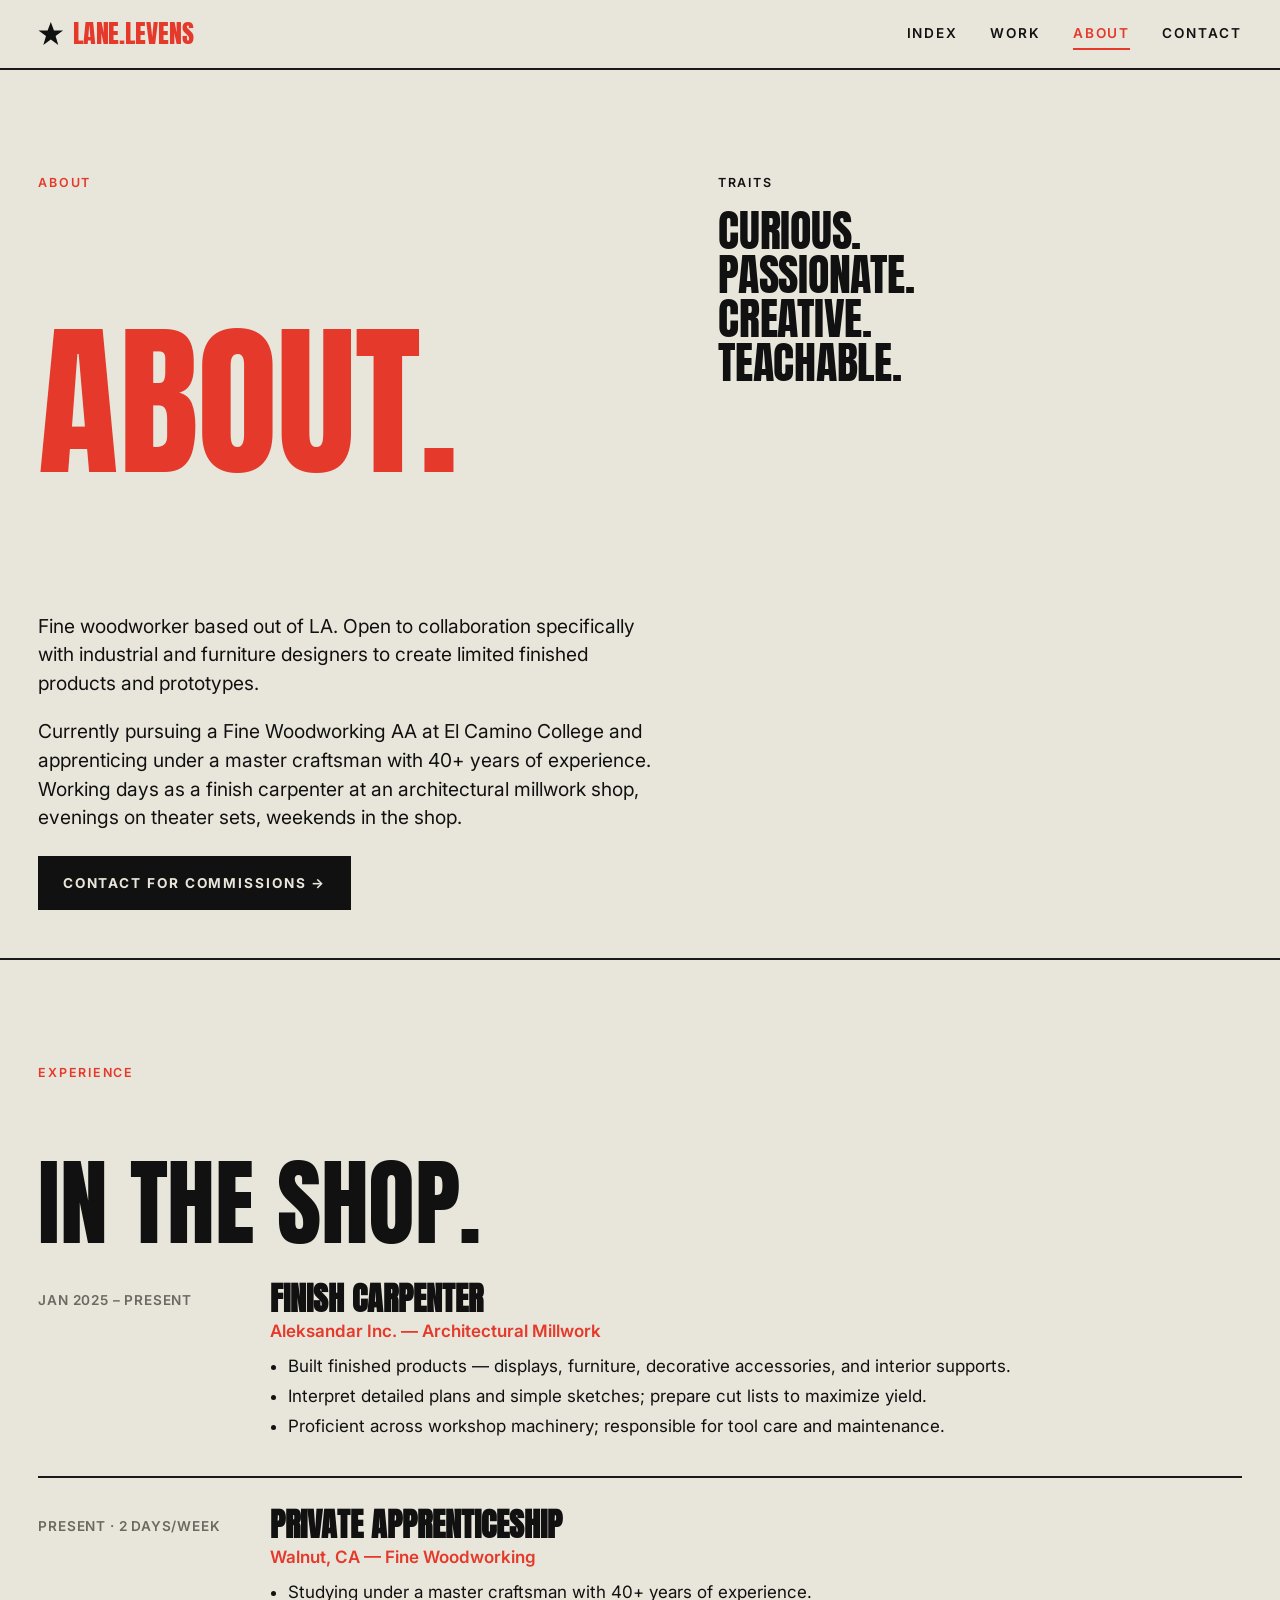
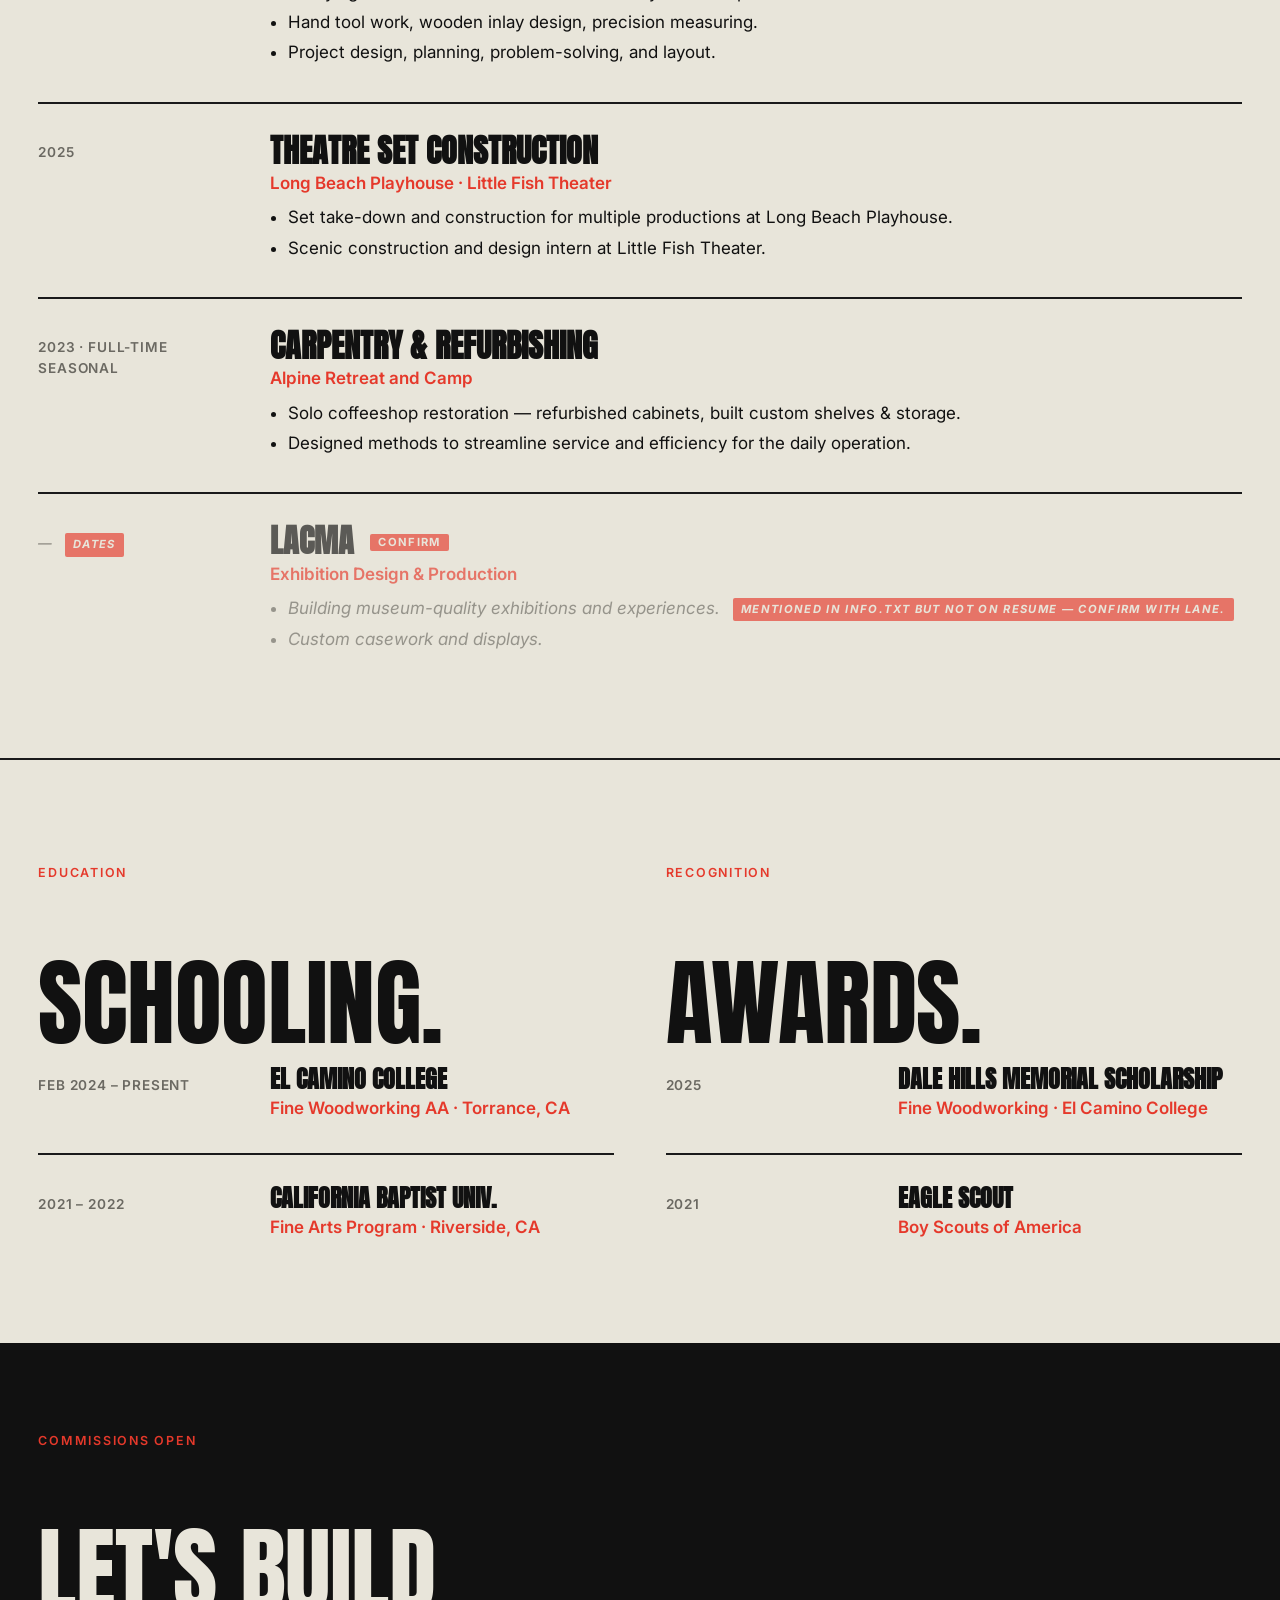
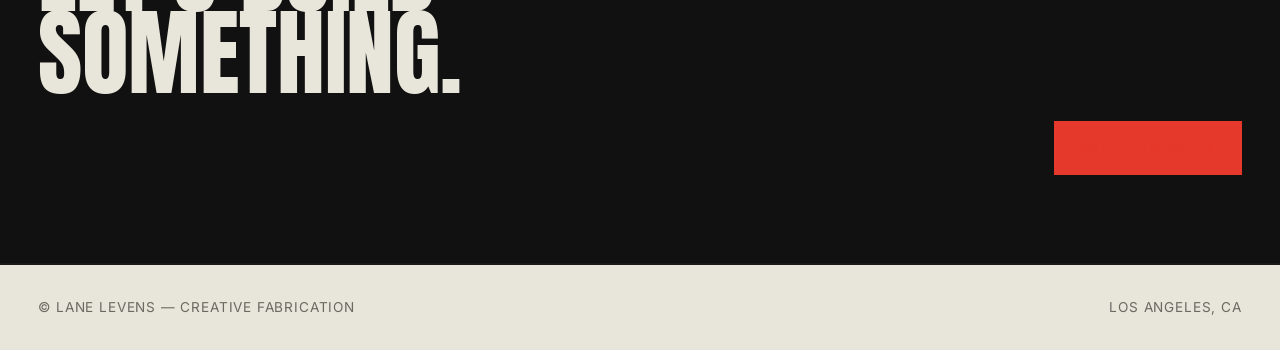
==== about.html @ faac6964 "Initial portfolio site with brand, two real pieces, favicon, and CNAME" ====
<!doctype html>
<html lang="en">
<head>
  <meta charset="utf-8" />
  <meta name="viewport" content="width=device-width, initial-scale=1" />
  <title>About — Lane Levens</title>
  <meta name="description" content="About Lane Levens — fine woodworker, finish carpenter, and apprentice based in Los Angeles." />
  <link rel="icon" href="/favicon.ico" sizes="any" />
  <link rel="icon" href="/favicon.svg" type="image/svg+xml" />
  <link rel="apple-touch-icon" href="/apple-touch-icon.png" />
  <link rel="preconnect" href="https://fonts.googleapis.com">
  <link rel="preconnect" href="https://fonts.gstatic.com" crossorigin>
  <link href="https://fonts.googleapis.com/css2?family=Anton&family=Inter:wght@400;500;600;700&display=swap" rel="stylesheet">
  <link rel="stylesheet" href="/css/style.css">
</head>
<body>

<header class="site-header">
  <div class="container site-header__inner">
    <a class="brand" href="/" aria-label="Lane Levens — home">
      <svg class="brand-star" viewBox="0 0 24 24" aria-hidden="true" fill="currentColor">
        <polygon points="12,1 15,9 23.5,9 16.5,14 19,22.5 12,17.3 5,22.5 7.5,14 0.5,9 9,9" />
      </svg>
      <span>Lane.Levens</span>
    </a>
    <nav class="nav" aria-label="Primary">
      <a href="/">Index</a>
      <a href="/work.html">Work</a>
      <a href="/about.html" aria-current="page">About</a>
      <a href="/contact.html">Contact</a>
    </nav>
  </div>
</header>

<!-- ============ PAGE HEAD ============ -->
<section class="section" style="padding-bottom: clamp(2rem, 4vw, 3rem);">
  <div class="container">
    <div class="about-grid">
      <div>
        <p class="eyebrow eyebrow--red mb-2">About</p>
        <h1 class="display">About.</h1>
        <p class="lede" style="margin-top: 1.5rem;">
          Fine woodworker based out of LA. Open to collaboration specifically with industrial and furniture designers to create limited finished products and prototypes.
        </p>
        <p class="lede" style="margin-top: 1rem;">
          Currently pursuing a Fine Woodworking AA at El Camino College and apprenticing under a master craftsman with 40+ years of experience. Working days as a finish carpenter at an architectural millwork shop, evenings on theater sets, weekends in the shop.
        </p>
        <p style="margin-top: 1.5rem;">
          <a href="/contact.html" class="button button--ink">Contact for Commissions →</a>
        </p>
      </div>
      <aside>
        <p class="eyebrow mb-2">Traits</p>
        <p class="display display--ink" style="font-size: clamp(1.75rem, 4vw, 2.75rem); line-height: 1;">Curious.<br>Passionate.<br>Creative.<br>Teachable.</p>
      </aside>
    </div>
  </div>
</section>

<hr class="divider" />

<!-- ============ EXPERIENCE ============ -->
<section class="section">
  <div class="container">
    <p class="eyebrow eyebrow--red mb-2">Experience</p>
    <h2 class="display display--ink mb-3">In the Shop.</h2>

    <div class="experience-list" style="margin-top: 2.5rem;">

      <div class="experience-item">
        <div class="experience-item__when">Jan 2025 – Present</div>
        <div>
          <h3 class="experience-item__role">Finish Carpenter</h3>
          <p class="experience-item__org">Aleksandar Inc. — Architectural Millwork</p>
          <ul>
            <li>Built finished products — displays, furniture, decorative accessories, and interior supports.</li>
            <li>Interpret detailed plans and simple sketches; prepare cut lists to maximize yield.</li>
            <li>Proficient across workshop machinery; responsible for tool care and maintenance.</li>
          </ul>
        </div>
      </div>

      <div class="experience-item">
        <div class="experience-item__when">Present · 2 days/week</div>
        <div>
          <h3 class="experience-item__role">Private Apprenticeship</h3>
          <p class="experience-item__org">Walnut, CA — Fine Woodworking</p>
          <ul>
            <li>Studying under a master craftsman with 40+ years of experience.</li>
            <li>Hand tool work, wooden inlay design, precision measuring.</li>
            <li>Project design, planning, problem-solving, and layout.</li>
          </ul>
        </div>
      </div>

      <div class="experience-item">
        <div class="experience-item__when">2025</div>
        <div>
          <h3 class="experience-item__role">Theatre Set Construction</h3>
          <p class="experience-item__org">Long Beach Playhouse · Little Fish Theater</p>
          <ul>
            <li>Set take-down and construction for multiple productions at Long Beach Playhouse.</li>
            <li>Scenic construction and design intern at Little Fish Theater.</li>
          </ul>
        </div>
      </div>

      <div class="experience-item">
        <div class="experience-item__when">2023 · Full-Time Seasonal</div>
        <div>
          <h3 class="experience-item__role">Carpentry &amp; Refurbishing</h3>
          <p class="experience-item__org">Alpine Retreat and Camp</p>
          <ul>
            <li>Solo coffeeshop restoration — refurbished cabinets, built custom shelves &amp; storage.</li>
            <li>Designed methods to streamline service and efficiency for the daily operation.</li>
          </ul>
        </div>
      </div>

      <!-- TODO: Confirm whether LACMA experience belongs on the site -->
      <div class="experience-item" style="opacity: 0.65;">
        <div class="experience-item__when"><span class="placeholder-text">— <span class="todo">Dates</span></span></div>
        <div>
          <h3 class="experience-item__role">LACMA <span class="todo">Confirm</span></h3>
          <p class="experience-item__org">Exhibition Design &amp; Production</p>
          <ul>
            <li class="placeholder-text">Building museum-quality exhibitions and experiences. <span class="todo">Mentioned in info.txt but not on resume — confirm with Lane.</span></li>
            <li class="placeholder-text">Custom casework and displays.</li>
          </ul>
        </div>
      </div>

    </div>
  </div>
</section>

<hr class="divider" />

<!-- ============ EDUCATION ============ -->
<section class="section">
  <div class="container about-grid" style="grid-template-columns: 1fr 1fr;">

    <div>
      <p class="eyebrow eyebrow--red mb-2">Education</p>
      <h2 class="display display--ink mb-3">Schooling.</h2>
      <div class="experience-list" style="margin-top: 1.5rem;">
        <div class="experience-item">
          <div class="experience-item__when">Feb 2024 – Present</div>
          <div>
            <h3 class="experience-item__role" style="font-size: 1.5rem;">El Camino College</h3>
            <p class="experience-item__org">Fine Woodworking AA · Torrance, CA</p>
          </div>
        </div>
        <div class="experience-item">
          <div class="experience-item__when">2021 – 2022</div>
          <div>
            <h3 class="experience-item__role" style="font-size: 1.5rem;">California Baptist Univ.</h3>
            <p class="experience-item__org">Fine Arts Program · Riverside, CA</p>
          </div>
        </div>
      </div>
    </div>

    <div>
      <p class="eyebrow eyebrow--red mb-2">Recognition</p>
      <h2 class="display display--ink mb-3">Awards.</h2>
      <div class="experience-list" style="margin-top: 1.5rem;">
        <div class="experience-item">
          <div class="experience-item__when">2025</div>
          <div>
            <h3 class="experience-item__role" style="font-size: 1.5rem;">Dale Hills Memorial Scholarship</h3>
            <p class="experience-item__org">Fine Woodworking · El Camino College</p>
          </div>
        </div>
        <div class="experience-item">
          <div class="experience-item__when">2021</div>
          <div>
            <h3 class="experience-item__role" style="font-size: 1.5rem;">Eagle Scout</h3>
            <p class="experience-item__org">Boy Scouts of America</p>
          </div>
        </div>
        <!-- TODO: confirm second scholarship from info.txt — name was a placeholder -->
      </div>
    </div>

  </div>
</section>

<!-- ============ CTA ============ -->
<section class="cta">
  <div class="container cta__row">
    <div>
      <p class="eyebrow" style="color: var(--red);">Commissions Open</p>
      <h2 class="display" style="color: var(--cream);">Let's Build<br>Something.</h2>
    </div>
    <a href="/contact.html" class="button">Get in Touch →</a>
  </div>
</section>

<footer class="site-footer">
  <div class="container site-footer__inner">
    <span>© Lane Levens — Creative Fabrication</span>
    <span>Los Angeles, CA</span>
  </div>
</footer>

</body>
</html>
---- css/style.css ----
/* ============================================================
   LANE.LEVENS — creative fabrication
   Brand: bold red display type, black star motif, cream ground.
   ============================================================ */

:root {
  /* Brand tokens — derived from the LANE.LEVENS logo sheet */
  --red: #E5392B;
  --red-deep: #C82A1E;
  --cream: #E8E5DA;
  --cream-soft: #EFEDE3;
  --ink: #111111;
  --ink-soft: #1F1F1F;
  --muted: #6B6962;
  --rule: #1A1A1A;

  /* Type */
  --display: "Anton", "Archivo Black", "Impact", system-ui, sans-serif;
  --body: "Inter", -apple-system, BlinkMacSystemFont, "Segoe UI", Roboto, sans-serif;

  /* Layout */
  --container: 1280px;
  --gutter: clamp(1.25rem, 3vw, 2.5rem);
  --section-y: clamp(3.5rem, 8vw, 7rem);
}

/* ---------- Reset ---------- */
*, *::before, *::after { box-sizing: border-box; }
html { -webkit-text-size-adjust: 100%; scroll-behavior: smooth; }
body {
  margin: 0;
  font-family: var(--body);
  font-size: 17px;
  line-height: 1.55;
  color: var(--ink);
  background: var(--cream);
  -webkit-font-smoothing: antialiased;
  -moz-osx-font-smoothing: grayscale;
}
img, svg { display: block; max-width: 100%; height: auto; }
a { color: inherit; text-underline-offset: 3px; }
a:hover { color: var(--red); }
button { font: inherit; cursor: pointer; }

/* ---------- Typography ---------- */
.display {
  font-family: var(--display);
  font-weight: 400;
  letter-spacing: -0.005em;
  line-height: 0.86;
  text-transform: uppercase;
  color: var(--red);
}
.display--ink { color: var(--ink); }

h1.display { font-size: clamp(3.5rem, 13vw, 12rem); }
h2.display { font-size: clamp(2.75rem, 8vw, 6rem); }
h3.display { font-size: clamp(1.75rem, 3.5vw, 2.75rem); }

.eyebrow {
  font-family: var(--body);
  font-size: 0.78rem;
  letter-spacing: 0.14em;
  text-transform: uppercase;
  font-weight: 600;
  color: var(--ink);
}
.eyebrow--red { color: var(--red); }

.lede {
  font-size: clamp(1.05rem, 1.5vw, 1.25rem);
  line-height: 1.5;
  max-width: 56ch;
}

p { margin: 0 0 1em; }
p:last-child { margin-bottom: 0; }

/* ---------- Layout primitives ---------- */
.container {
  width: 100%;
  max-width: var(--container);
  margin-inline: auto;
  padding-inline: var(--gutter);
}
.section {
  padding-block: var(--section-y);
}
.divider {
  border: 0;
  border-top: 2px solid var(--rule);
  margin: 0;
}

/* ---------- Header / nav ---------- */
.site-header {
  position: sticky;
  top: 0;
  z-index: 50;
  background: var(--cream);
  border-bottom: 2px solid var(--rule);
}
.site-header__inner {
  display: flex;
  align-items: center;
  justify-content: space-between;
  gap: 1rem;
  padding-block: 0.9rem;
}
.brand {
  font-family: var(--display);
  font-size: clamp(1.25rem, 2.2vw, 1.6rem);
  color: var(--red);
  text-transform: uppercase;
  text-decoration: none;
  letter-spacing: -0.005em;
  display: inline-flex;
  align-items: center;
  gap: 0.55rem;
}
.brand .brand-star {
  width: 1em; height: 1em;
  flex: 0 0 auto;
  color: var(--ink);
}
.nav {
  display: flex;
  gap: clamp(1rem, 2.5vw, 2rem);
}
.nav a {
  font-size: 0.85rem;
  text-transform: uppercase;
  letter-spacing: 0.14em;
  font-weight: 600;
  text-decoration: none;
  color: var(--ink);
  padding-block: 0.25rem;
  border-bottom: 2px solid transparent;
}
.nav a[aria-current="page"] {
  border-bottom-color: var(--red);
  color: var(--red);
}
.nav a:hover { color: var(--red); }

/* ---------- Hero ---------- */
.hero {
  position: relative;
  padding-block: clamp(3rem, 7vw, 6rem) clamp(3.5rem, 8vw, 7rem);
  overflow: hidden;
}
.hero__grid {
  display: grid;
  grid-template-columns: 1fr;
  gap: clamp(1.5rem, 3vw, 3rem);
  align-items: end;
}
@media (min-width: 900px) {
  .hero__grid { grid-template-columns: 1.4fr 1fr; }
}
.hero__title {
  position: relative;
}
.hero__title .star {
  position: absolute;
  right: -3vw;
  bottom: -2vw;
  width: clamp(8rem, 22vw, 22rem);
  color: var(--ink);
  z-index: -1;
}
.hero__meta {
  display: flex;
  flex-direction: column;
  gap: 1.25rem;
  padding-top: 0.5rem;
  border-top: 2px solid var(--rule);
}
.hero__meta-row {
  display: flex;
  justify-content: space-between;
  gap: 1rem;
}
.hero__meta-row dt {
  font-size: 0.78rem;
  letter-spacing: 0.14em;
  text-transform: uppercase;
  font-weight: 600;
  color: var(--muted);
}
.hero__meta-row dd {
  margin: 0;
  font-weight: 600;
  text-align: right;
}

/* ---------- Marquee strip (under hero) ---------- */
.marquee {
  border-block: 2px solid var(--rule);
  background: var(--ink);
  color: var(--cream);
  overflow: hidden;
  padding-block: 0.6rem;
}
.marquee__track {
  display: flex;
  gap: 3rem;
  white-space: nowrap;
  animation: marquee 30s linear infinite;
  font-family: var(--display);
  font-size: clamp(1.25rem, 2.5vw, 1.75rem);
  text-transform: uppercase;
  letter-spacing: 0.02em;
}
.marquee__track span { display: inline-flex; align-items: center; gap: 1.5rem; }
.marquee__track .dot {
  width: 0.55em; height: 0.55em;
  background: var(--red);
  border-radius: 50%;
  display: inline-block;
}
@keyframes marquee {
  from { transform: translateX(0); }
  to   { transform: translateX(-50%); }
}

/* ---------- Featured / portfolio cards ---------- */
.work-grid {
  display: grid;
  grid-template-columns: 1fr;
  gap: clamp(2rem, 4vw, 3.5rem);
}
@media (min-width: 760px) {
  .work-grid { grid-template-columns: 1fr 1fr; }
}
.work-card {
  display: flex;
  flex-direction: column;
  gap: 1rem;
  text-decoration: none;
  color: inherit;
}
.work-card__media {
  position: relative;
  aspect-ratio: 4 / 3;
  overflow: hidden;
  background: var(--cream-soft);
  border: 2px solid var(--rule);
}
.work-card__media img {
  width: 100%; height: 100%;
  object-fit: cover;
  transition: transform 600ms cubic-bezier(.2,.7,.2,1);
}
.work-card:hover .work-card__media img { transform: scale(1.04); }
.work-card__media--placeholder {
  display: grid;
  place-items: center;
  color: var(--muted);
  font-family: var(--display);
  font-size: 1.5rem;
  text-transform: uppercase;
  background:
    repeating-linear-gradient(
      45deg,
      var(--cream-soft) 0 14px,
      transparent 14px 28px
    ),
    var(--cream);
}
.work-card__index {
  font-family: var(--display);
  font-size: 1.5rem;
  color: var(--red);
  letter-spacing: 0;
}
.work-card__title {
  font-family: var(--display);
  font-size: clamp(1.5rem, 3vw, 2.25rem);
  text-transform: uppercase;
  color: var(--ink);
  margin: 0;
  line-height: 0.9;
}
.work-card__meta {
  font-size: 0.85rem;
  letter-spacing: 0.06em;
  text-transform: uppercase;
  color: var(--muted);
  font-weight: 600;
}

/* ---------- About / experience ---------- */
.about-grid {
  display: grid;
  grid-template-columns: 1fr;
  gap: clamp(2rem, 4vw, 4rem);
}
@media (min-width: 900px) {
  .about-grid { grid-template-columns: 1.2fr 1fr; }
}

.experience-list {
  display: grid;
  gap: 2rem;
}
.experience-item {
  display: grid;
  grid-template-columns: 1fr;
  gap: 0.5rem;
  padding-bottom: 2rem;
  border-bottom: 2px solid var(--rule);
}
.experience-item:last-child { border-bottom: 0; padding-bottom: 0; }
@media (min-width: 720px) {
  .experience-item {
    grid-template-columns: 200px 1fr;
    gap: 2rem;
  }
}
.experience-item__when {
  font-size: 0.85rem;
  letter-spacing: 0.06em;
  text-transform: uppercase;
  color: var(--muted);
  font-weight: 600;
  padding-top: 0.4rem;
}
.experience-item__role {
  font-family: var(--display);
  font-size: clamp(1.5rem, 2.5vw, 2rem);
  text-transform: uppercase;
  color: var(--ink);
  margin: 0 0 0.25rem;
  line-height: 0.95;
}
.experience-item__org {
  font-weight: 600;
  margin-bottom: 0.5rem;
  color: var(--red);
}
.experience-item ul {
  margin: 0.5rem 0 0;
  padding-left: 1.1rem;
}
.experience-item li { margin-bottom: 0.25rem; }

/* ---------- Contact / CTA ---------- */
.cta {
  background: var(--ink);
  color: var(--cream);
  padding-block: clamp(3rem, 7vw, 5.5rem);
}
.cta a { color: var(--red); }
.cta h2.display { color: var(--cream); }
.cta__row {
  display: flex;
  flex-wrap: wrap;
  align-items: end;
  justify-content: space-between;
  gap: 1.5rem;
}
.button {
  display: inline-flex;
  align-items: center;
  gap: 0.5rem;
  padding: 0.9rem 1.4rem;
  background: var(--red);
  color: var(--cream);
  text-decoration: none;
  text-transform: uppercase;
  letter-spacing: 0.14em;
  font-size: 0.85rem;
  font-weight: 700;
  border: 2px solid var(--red);
  transition: background 180ms ease, color 180ms ease;
}
.button:hover {
  background: transparent;
  color: var(--red);
}
.button--ink {
  background: var(--ink);
  border-color: var(--ink);
  color: var(--cream);
}
.button--ink:hover { background: transparent; color: var(--ink); }

/* ---------- Contact details ---------- */
.contact-list {
  list-style: none;
  margin: 0; padding: 0;
  display: grid;
  gap: 1.5rem;
}
.contact-list dt {
  font-size: 0.78rem;
  letter-spacing: 0.14em;
  text-transform: uppercase;
  color: var(--muted);
  font-weight: 600;
  margin-bottom: 0.25rem;
}
.contact-list dd {
  margin: 0;
  font-family: var(--display);
  font-size: clamp(1.5rem, 3vw, 2.5rem);
  text-transform: uppercase;
  color: var(--ink);
  line-height: 1;
}
.contact-list a { text-decoration: none; }
.contact-list a:hover { color: var(--red); }

/* ---------- Footer ---------- */
.site-footer {
  background: var(--cream);
  border-top: 2px solid var(--rule);
  padding-block: 2rem;
  font-size: 0.85rem;
  letter-spacing: 0.06em;
  text-transform: uppercase;
  color: var(--muted);
}
.site-footer__inner {
  display: flex;
  flex-wrap: wrap;
  justify-content: space-between;
  gap: 1rem;
}

/* ---------- TODO badge for visible placeholders ---------- */
.todo {
  display: inline-block;
  font-family: var(--body);
  font-size: 0.7rem;
  letter-spacing: 0.12em;
  text-transform: uppercase;
  font-weight: 700;
  background: var(--red);
  color: var(--cream);
  padding: 0.2rem 0.5rem;
  border-radius: 2px;
  vertical-align: middle;
  margin-left: 0.5rem;
}
.placeholder-text {
  color: var(--muted);
  font-style: italic;
}

/* ---------- Utilities ---------- */
.sr-only {
  position: absolute; width: 1px; height: 1px;
  padding: 0; margin: -1px; overflow: hidden;
  clip: rect(0, 0, 0, 0); white-space: nowrap; border: 0;
}
.text-right { text-align: right; }
.mt-0 { margin-top: 0; }
.mb-1 { margin-bottom: 0.5rem; }
.mb-2 { margin-bottom: 1rem; }
.mb-3 { margin-bottom: 1.5rem; }
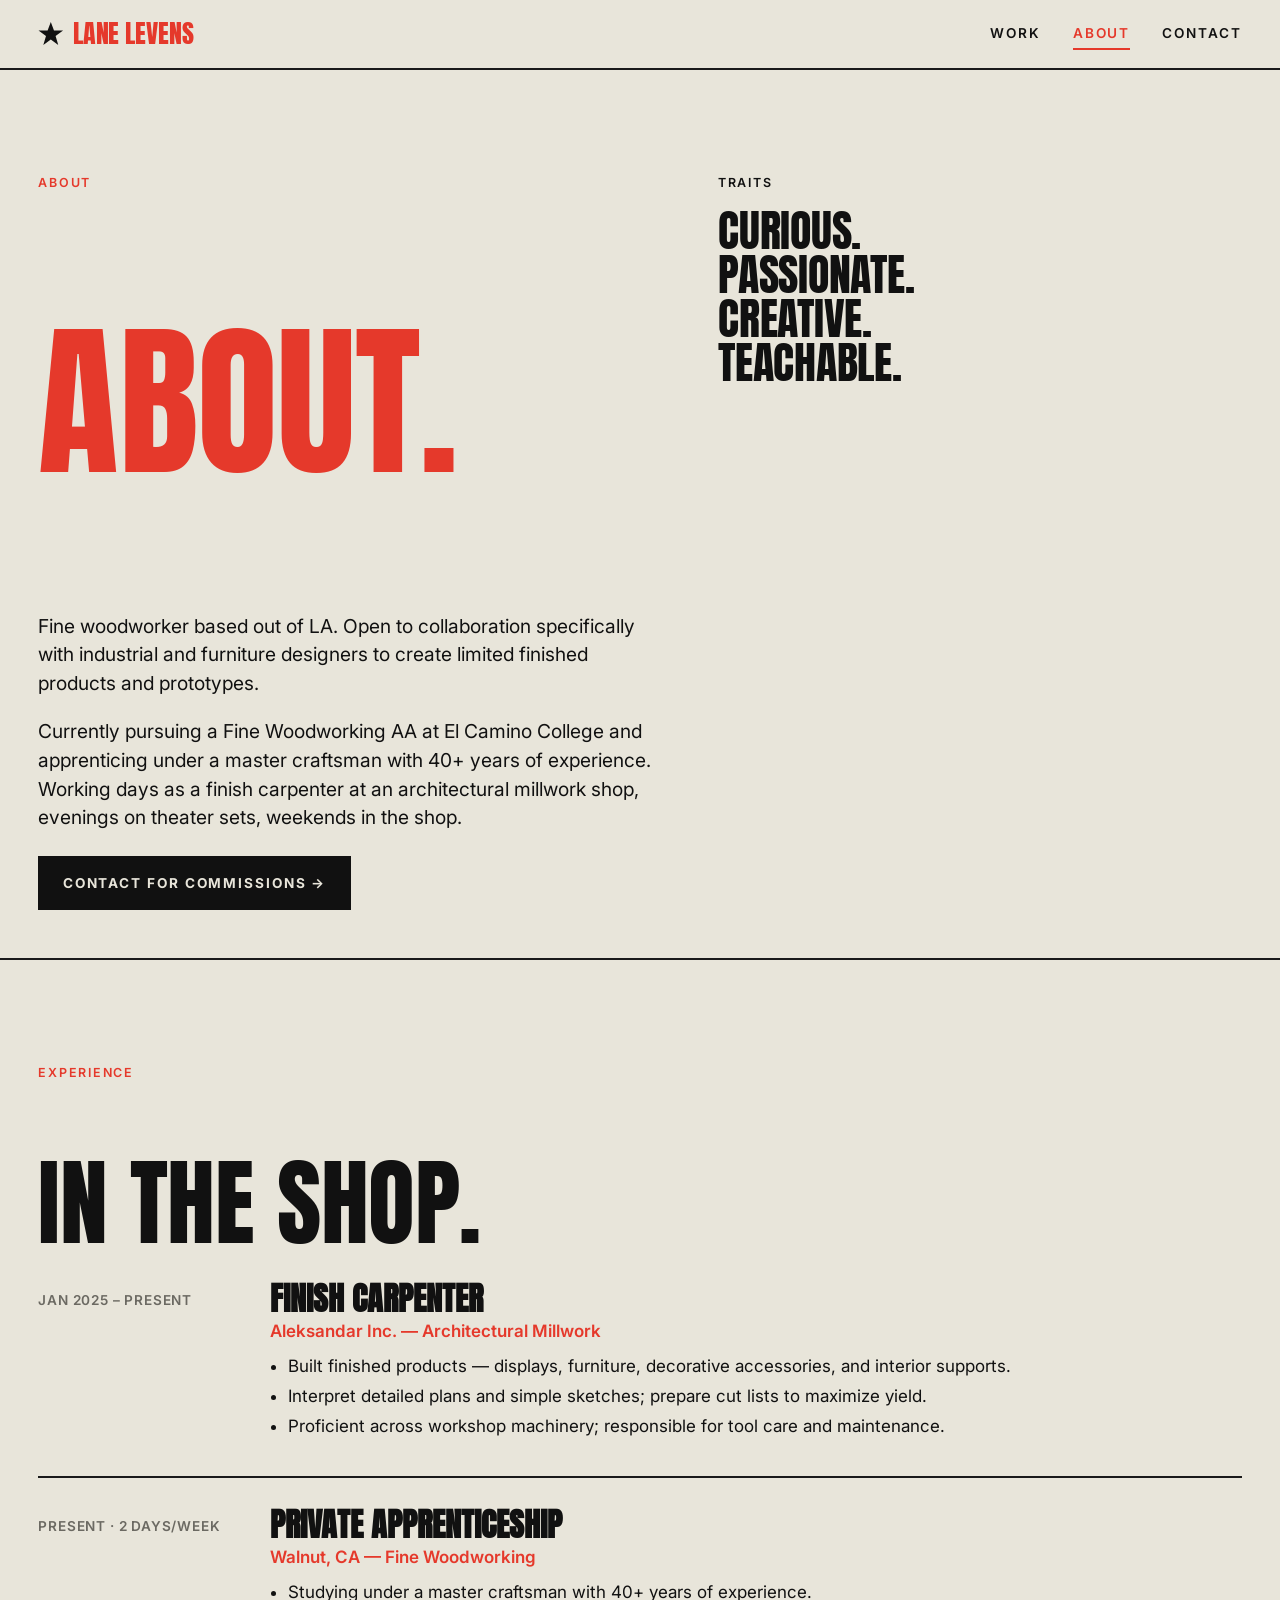
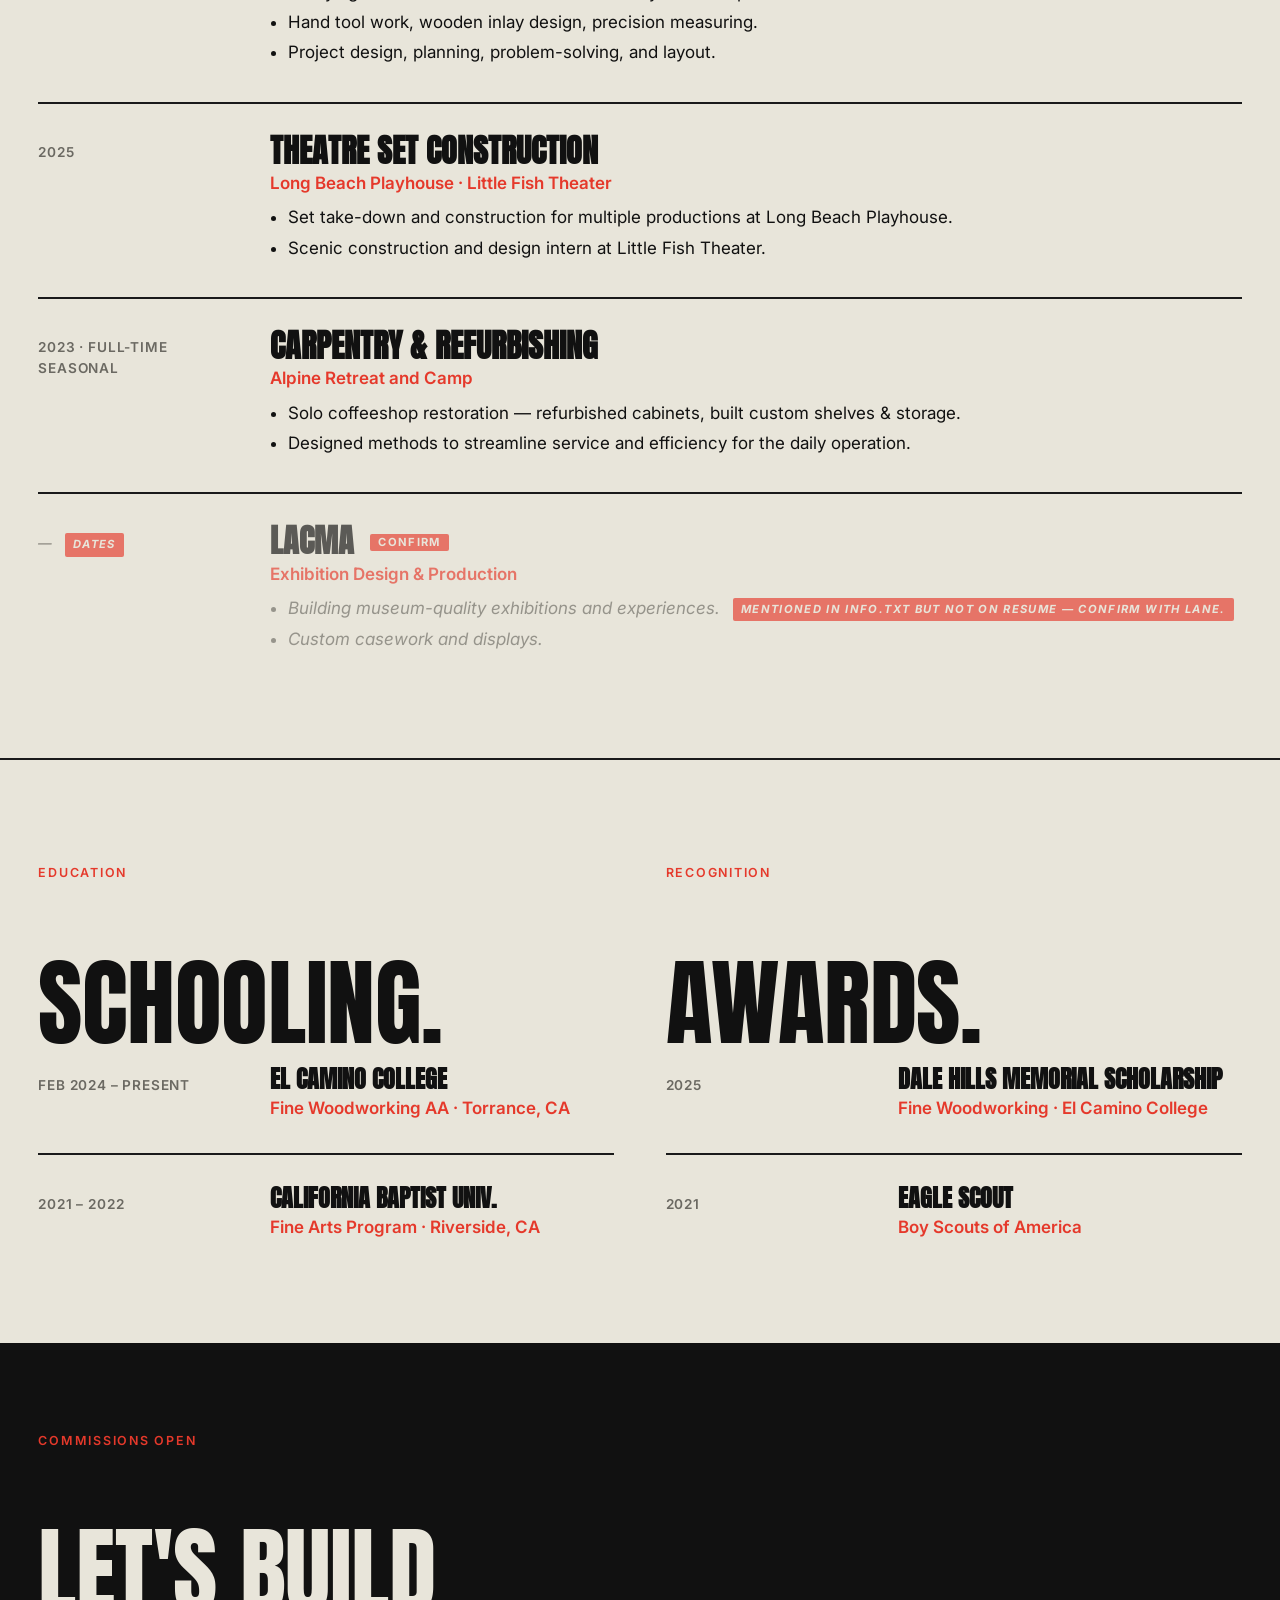
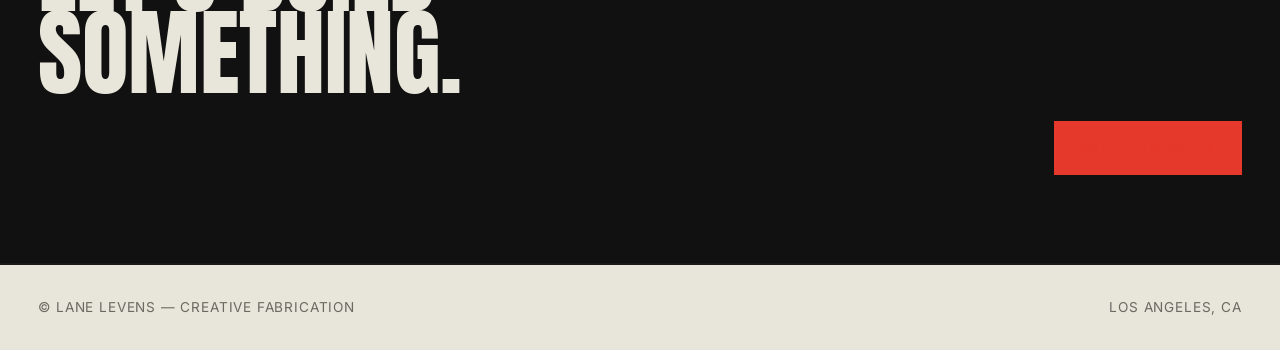
==== commit 33326200: "Strip work photos and featured section; rename brand to Lane Levens; drop Index nav" ====
--- a/about.html
+++ b/about.html
@@ -21,10 +21,9 @@
       <svg class="brand-star" viewBox="0 0 24 24" aria-hidden="true" fill="currentColor">
         <polygon points="12,1 15,9 23.5,9 16.5,14 19,22.5 12,17.3 5,22.5 7.5,14 0.5,9 9,9" />
       </svg>
-      <span>Lane.Levens</span>
+      <span>Lane Levens</span>
     </a>
     <nav class="nav" aria-label="Primary">
-      <a href="/">Index</a>
       <a href="/work.html">Work</a>
       <a href="/about.html" aria-current="page">About</a>
       <a href="/contact.html">Contact</a>
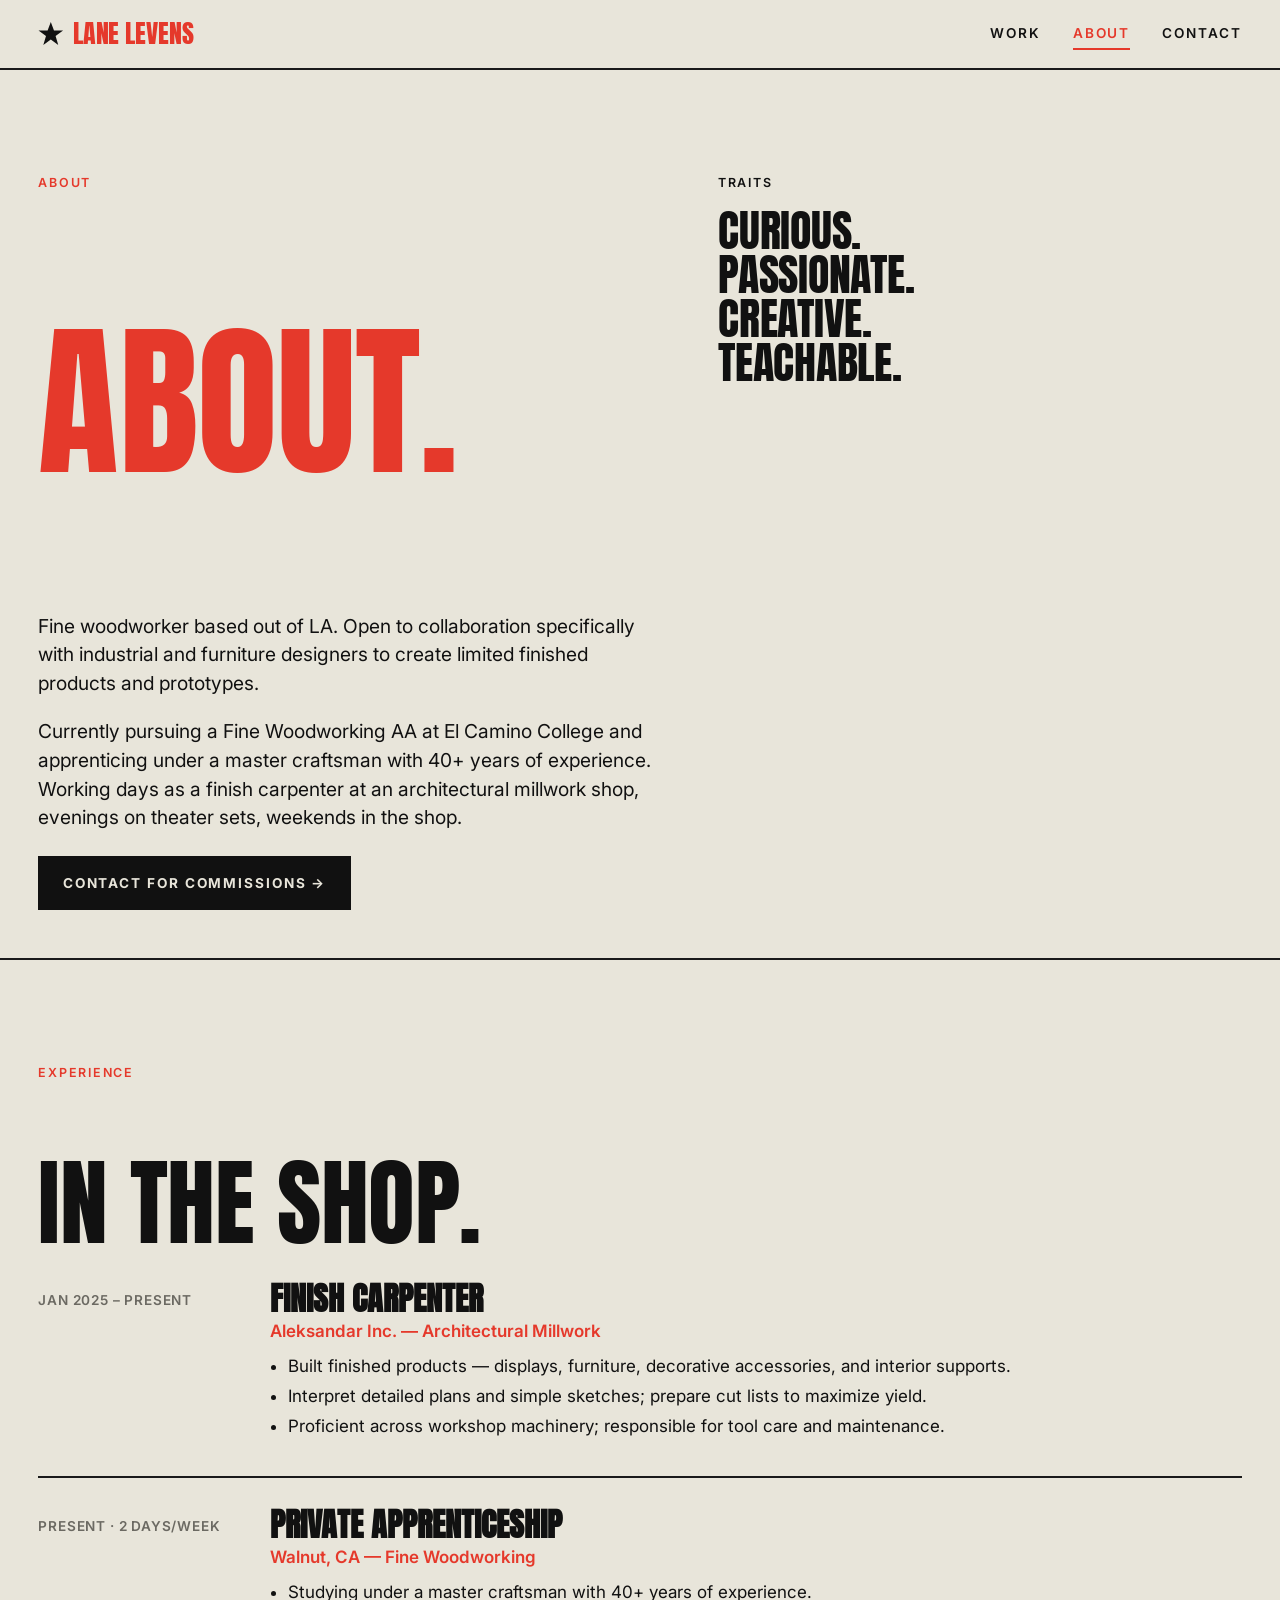
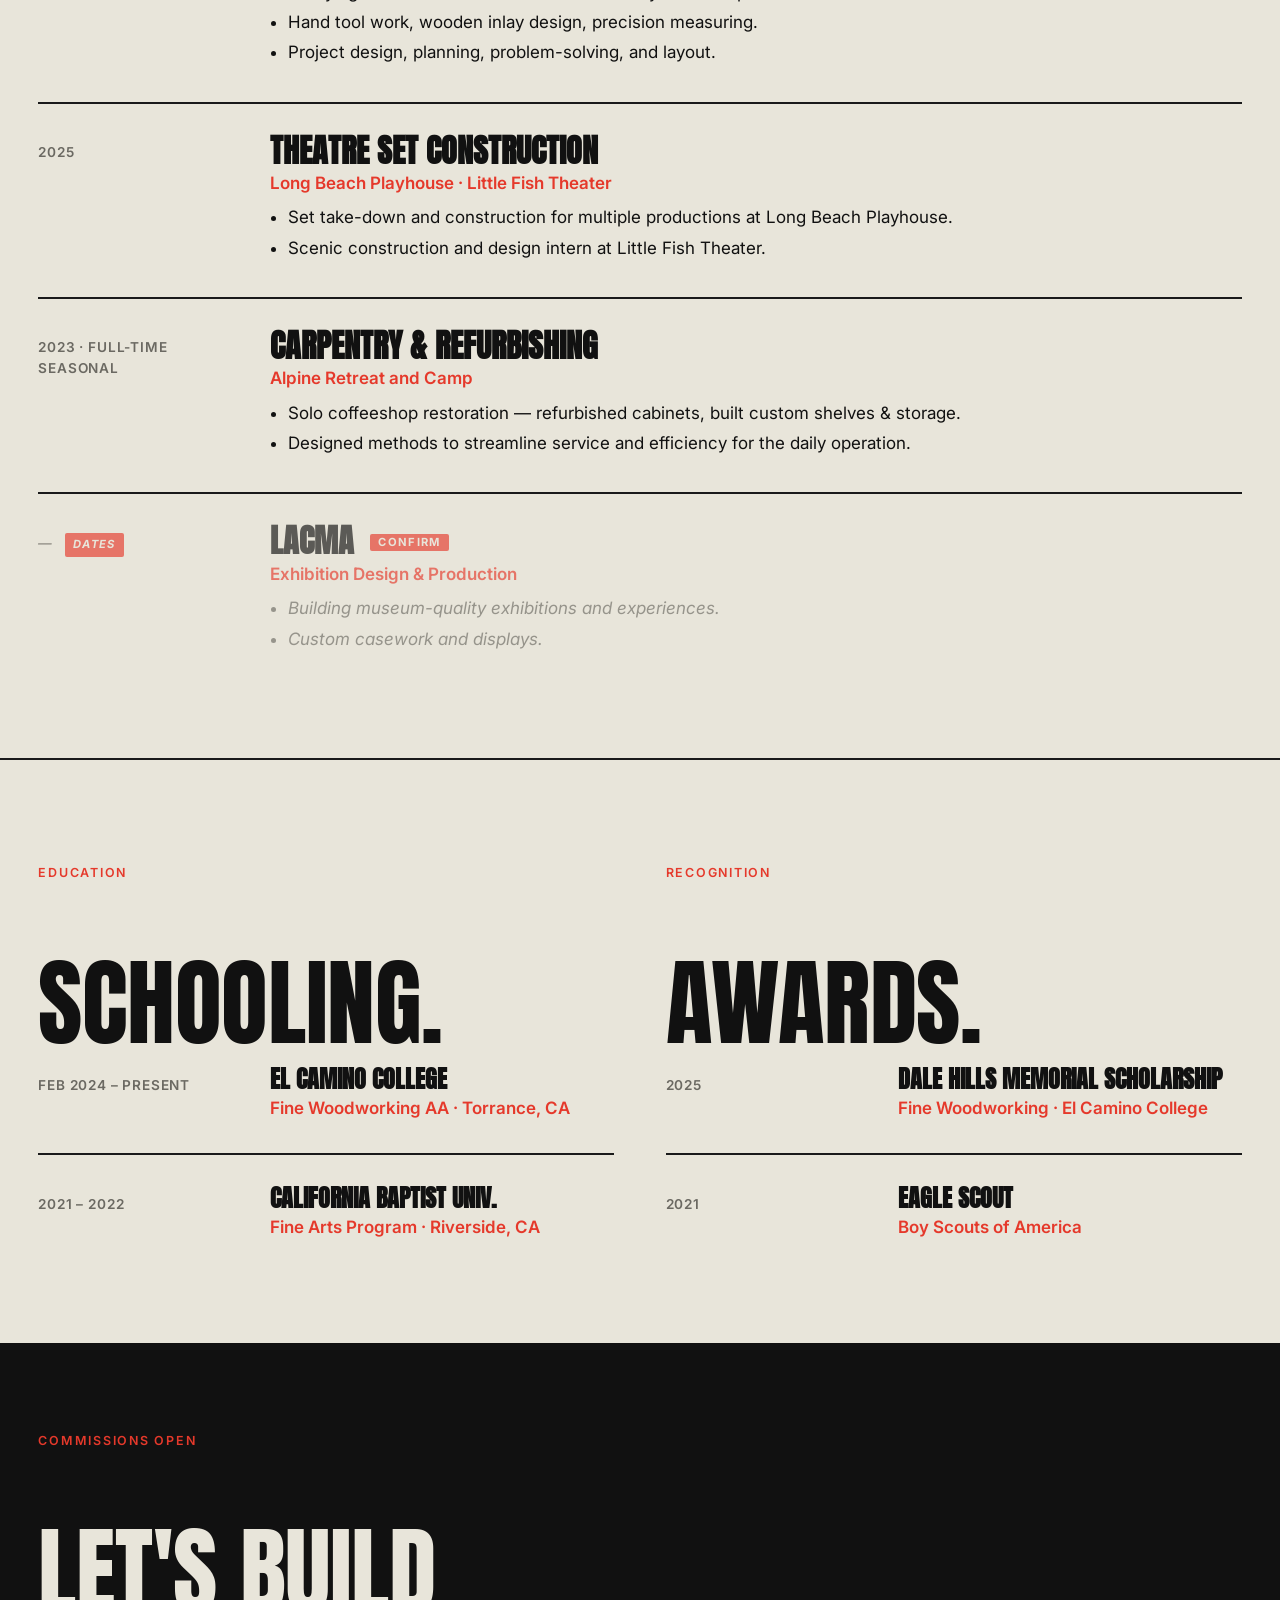
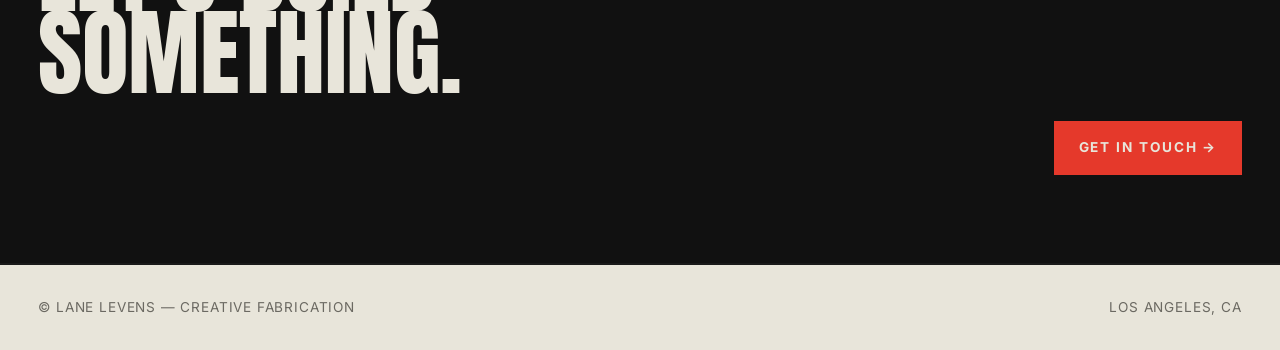
==== commit b03c862b: "Fix CTA button text color; drop info.txt references from about" ====
--- a/about.html
+++ b/about.html
@@ -123,7 +123,7 @@
           <h3 class="experience-item__role">LACMA <span class="todo">Confirm</span></h3>
           <p class="experience-item__org">Exhibition Design &amp; Production</p>
           <ul>
-            <li class="placeholder-text">Building museum-quality exhibitions and experiences. <span class="todo">Mentioned in info.txt but not on resume — confirm with Lane.</span></li>
+            <li class="placeholder-text">Building museum-quality exhibitions and experiences.</li>
             <li class="placeholder-text">Custom casework and displays.</li>
           </ul>
         </div>
@@ -178,7 +178,7 @@
             <p class="experience-item__org">Boy Scouts of America</p>
           </div>
         </div>
-        <!-- TODO: confirm second scholarship from info.txt — name was a placeholder -->
+        <!-- TODO: confirm whether there's a second scholarship to add -->
       </div>
     </div>
 
--- a/css/style.css
+++ b/css/style.css
@@ -351,7 +351,7 @@
   color: var(--cream);
   padding-block: clamp(3rem, 7vw, 5.5rem);
 }
-.cta a { color: var(--red); }
+.cta a:not(.button) { color: var(--red); }
 .cta h2.display { color: var(--cream); }
 .cta__row {
   display: flex;
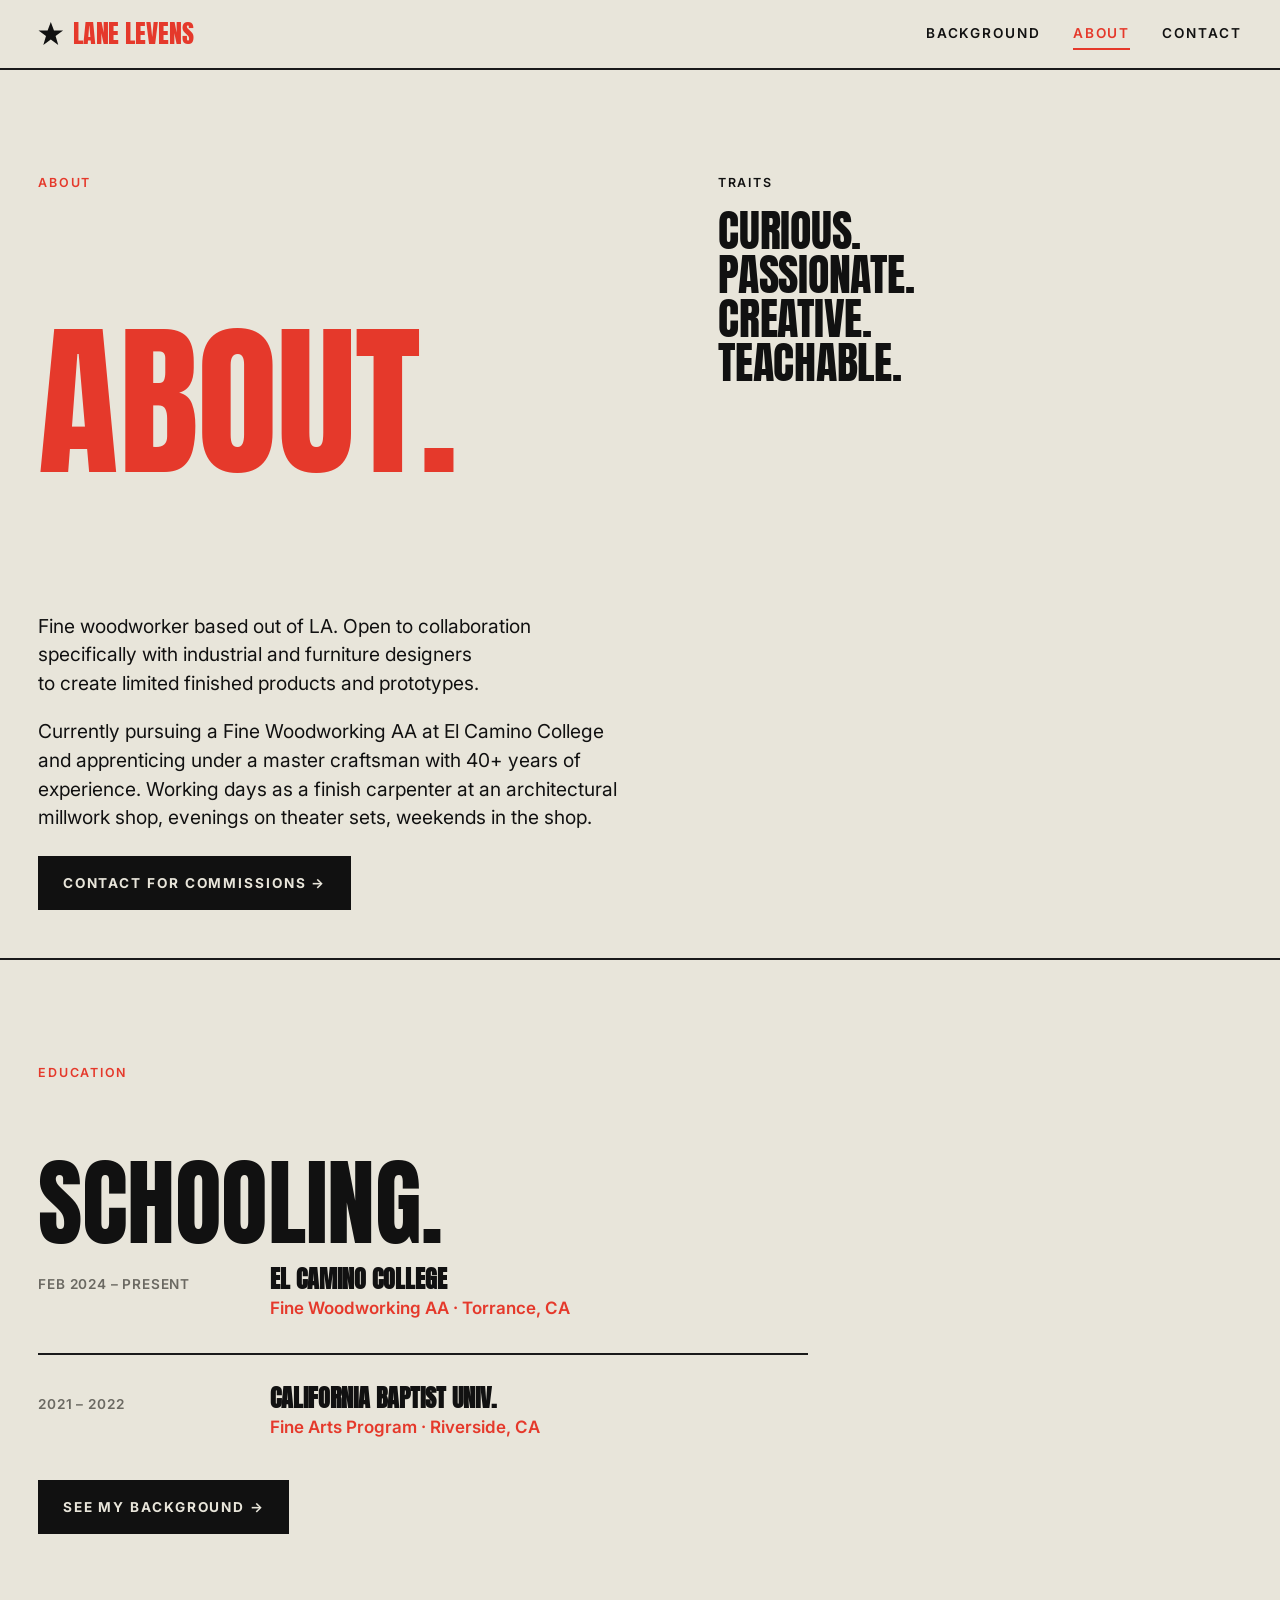
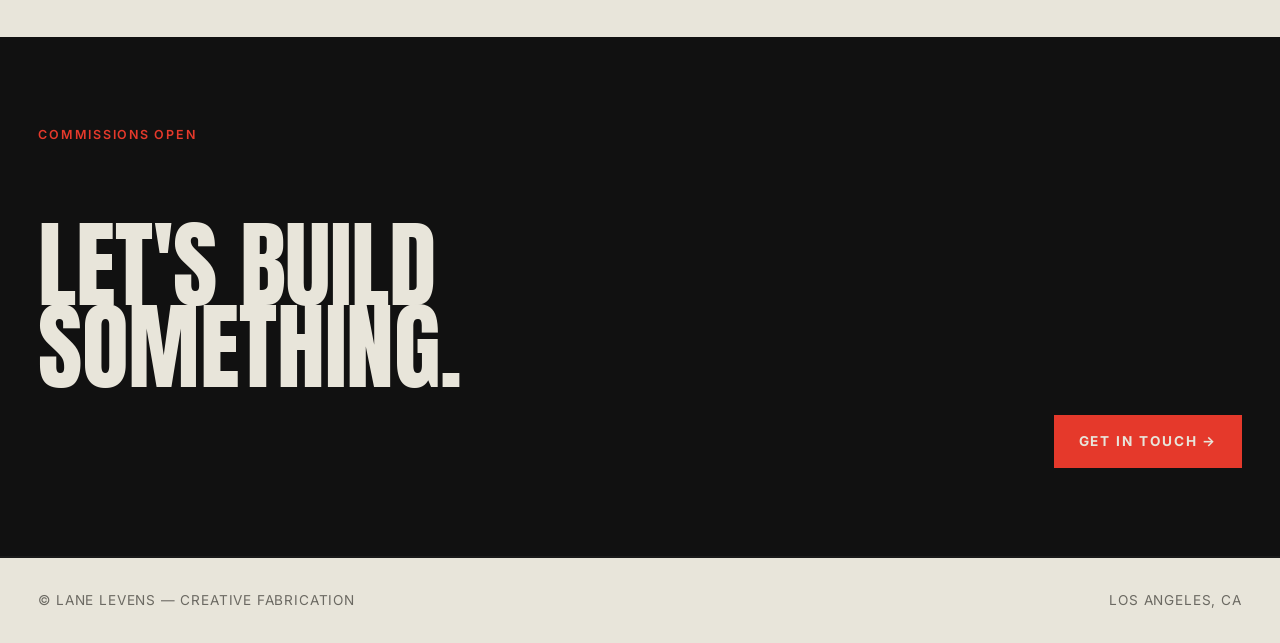
==== commit 72365870: "De-duplicate about/background: bio-only about page, all experience on background" ====
--- a/about.html
+++ b/about.html
@@ -24,7 +24,7 @@
       <span>Lane Levens</span>
     </a>
     <nav class="nav" aria-label="Primary">
-      <a href="/work.html">Work</a>
+      <a href="/background.html">Background</a>
       <a href="/about.html" aria-current="page">About</a>
       <a href="/contact.html">Contact</a>
     </nav>
@@ -58,130 +58,31 @@
 
 <hr class="divider" />
 
-<!-- ============ EXPERIENCE ============ -->
+<!-- ============ EDUCATION ============ -->
 <section class="section">
   <div class="container">
-    <p class="eyebrow eyebrow--red mb-2">Experience</p>
-    <h2 class="display display--ink mb-3">In the Shop.</h2>
-
-    <div class="experience-list" style="margin-top: 2.5rem;">
-
+    <p class="eyebrow eyebrow--red mb-2">Education</p>
+    <h2 class="display display--ink mb-3">Schooling.</h2>
+    <div class="experience-list" style="margin-top: 1.5rem; max-width: 70ch;">
       <div class="experience-item">
-        <div class="experience-item__when">Jan 2025 – Present</div>
+        <div class="experience-item__when">Feb 2024 – Present</div>
         <div>
-          <h3 class="experience-item__role">Finish Carpenter</h3>
-          <p class="experience-item__org">Aleksandar Inc. — Architectural Millwork</p>
-          <ul>
-            <li>Built finished products — displays, furniture, decorative accessories, and interior supports.</li>
-            <li>Interpret detailed plans and simple sketches; prepare cut lists to maximize yield.</li>
-            <li>Proficient across workshop machinery; responsible for tool care and maintenance.</li>
-          </ul>
+          <h3 class="experience-item__role" style="font-size: 1.5rem;">El Camino College</h3>
+          <p class="experience-item__org">Fine Woodworking AA · Torrance, CA</p>
         </div>
       </div>
-
       <div class="experience-item">
-        <div class="experience-item__when">Present · 2 days/week</div>
+        <div class="experience-item__when">2021 – 2022</div>
         <div>
-          <h3 class="experience-item__role">Private Apprenticeship</h3>
-          <p class="experience-item__org">Walnut, CA — Fine Woodworking</p>
-          <ul>
-            <li>Studying under a master craftsman with 40+ years of experience.</li>
-            <li>Hand tool work, wooden inlay design, precision measuring.</li>
-            <li>Project design, planning, problem-solving, and layout.</li>
-          </ul>
-        </div>
-      </div>
-
-      <div class="experience-item">
-        <div class="experience-item__when">2025</div>
-        <div>
-          <h3 class="experience-item__role">Theatre Set Construction</h3>
-          <p class="experience-item__org">Long Beach Playhouse · Little Fish Theater</p>
-          <ul>
-            <li>Set take-down and construction for multiple productions at Long Beach Playhouse.</li>
-            <li>Scenic construction and design intern at Little Fish Theater.</li>
-          </ul>
-        </div>
-      </div>
-
-      <div class="experience-item">
-        <div class="experience-item__when">2023 · Full-Time Seasonal</div>
-        <div>
-          <h3 class="experience-item__role">Carpentry &amp; Refurbishing</h3>
-          <p class="experience-item__org">Alpine Retreat and Camp</p>
-          <ul>
-            <li>Solo coffeeshop restoration — refurbished cabinets, built custom shelves &amp; storage.</li>
-            <li>Designed methods to streamline service and efficiency for the daily operation.</li>
-          </ul>
-        </div>
-      </div>
-
-      <!-- TODO: Confirm whether LACMA experience belongs on the site -->
-      <div class="experience-item" style="opacity: 0.65;">
-        <div class="experience-item__when"><span class="placeholder-text">— <span class="todo">Dates</span></span></div>
-        <div>
-          <h3 class="experience-item__role">LACMA <span class="todo">Confirm</span></h3>
-          <p class="experience-item__org">Exhibition Design &amp; Production</p>
-          <ul>
-            <li class="placeholder-text">Building museum-quality exhibitions and experiences.</li>
-            <li class="placeholder-text">Custom casework and displays.</li>
-          </ul>
-        </div>
-      </div>
-
-    </div>
-  </div>
-</section>
-
-<hr class="divider" />
-
-<!-- ============ EDUCATION ============ -->
-<section class="section">
-  <div class="container about-grid" style="grid-template-columns: 1fr 1fr;">
-
-    <div>
-      <p class="eyebrow eyebrow--red mb-2">Education</p>
-      <h2 class="display display--ink mb-3">Schooling.</h2>
-      <div class="experience-list" style="margin-top: 1.5rem;">
-        <div class="experience-item">
-          <div class="experience-item__when">Feb 2024 – Present</div>
-          <div>
-            <h3 class="experience-item__role" style="font-size: 1.5rem;">El Camino College</h3>
-            <p class="experience-item__org">Fine Woodworking AA · Torrance, CA</p>
-          </div>
-        </div>
-        <div class="experience-item">
-          <div class="experience-item__when">2021 – 2022</div>
-          <div>
-            <h3 class="experience-item__role" style="font-size: 1.5rem;">California Baptist Univ.</h3>
-            <p class="experience-item__org">Fine Arts Program · Riverside, CA</p>
-          </div>
+          <h3 class="experience-item__role" style="font-size: 1.5rem;">California Baptist Univ.</h3>
+          <p class="experience-item__org">Fine Arts Program · Riverside, CA</p>
         </div>
       </div>
     </div>
 
-    <div>
-      <p class="eyebrow eyebrow--red mb-2">Recognition</p>
-      <h2 class="display display--ink mb-3">Awards.</h2>
-      <div class="experience-list" style="margin-top: 1.5rem;">
-        <div class="experience-item">
-          <div class="experience-item__when">2025</div>
-          <div>
-            <h3 class="experience-item__role" style="font-size: 1.5rem;">Dale Hills Memorial Scholarship</h3>
-            <p class="experience-item__org">Fine Woodworking · El Camino College</p>
-          </div>
-        </div>
-        <div class="experience-item">
-          <div class="experience-item__when">2021</div>
-          <div>
-            <h3 class="experience-item__role" style="font-size: 1.5rem;">Eagle Scout</h3>
-            <p class="experience-item__org">Boy Scouts of America</p>
-          </div>
-        </div>
-        <!-- TODO: confirm whether there's a second scholarship to add -->
-      </div>
-    </div>
-
+    <p style="margin-top: 2.5rem;">
+      <a href="/background.html" class="button button--ink">See My Background →</a>
+    </p>
   </div>
 </section>
 
--- a/css/style.css
+++ b/css/style.css
@@ -76,6 +76,19 @@
 p { margin: 0 0 1em; }
 p:last-child { margin-bottom: 0; }
 
+/* Smarter line-breaking: balanced headlines, prettier prose endings. */
+h1, h2, h3, h4,
+.display,
+.eyebrow,
+.lede,
+.work-card__title,
+.experience-item__role {
+  text-wrap: balance;
+}
+p, li {
+  text-wrap: pretty;
+}
+
 /* ---------- Layout primitives ---------- */
 .container {
   width: 100%;
@@ -429,6 +442,43 @@
   gap: 1rem;
 }
 
+/* ---------- Pitch callout (services / capabilities) ---------- */
+.pitch {
+  position: relative;
+  padding: 1.5rem 1.75rem 1.5rem 2rem;
+  margin: 2rem 0 0;
+  border-left: 4px solid var(--red);
+  background: var(--cream-soft);
+  font-size: clamp(1.05rem, 1.5vw, 1.2rem);
+  line-height: 1.5;
+  font-weight: 500;
+  max-width: 56ch;
+}
+.pitch__lead {
+  display: block;
+  font-family: var(--display);
+  font-size: 0.85rem;
+  letter-spacing: 0.14em;
+  text-transform: uppercase;
+  color: var(--red);
+  margin-bottom: 0.5rem;
+  font-weight: 400;
+}
+
+/* ---------- Org / client mark (large name treatment) ---------- */
+.org-mark {
+  display: flex;
+  align-items: baseline;
+  gap: 0.75rem;
+  flex-wrap: wrap;
+}
+.org-mark__star {
+  font-family: var(--display);
+  color: var(--red);
+  font-size: clamp(2rem, 5vw, 3rem);
+  line-height: 1;
+}
+
 /* ---------- TODO badge for visible placeholders ---------- */
 .todo {
   display: inline-block;
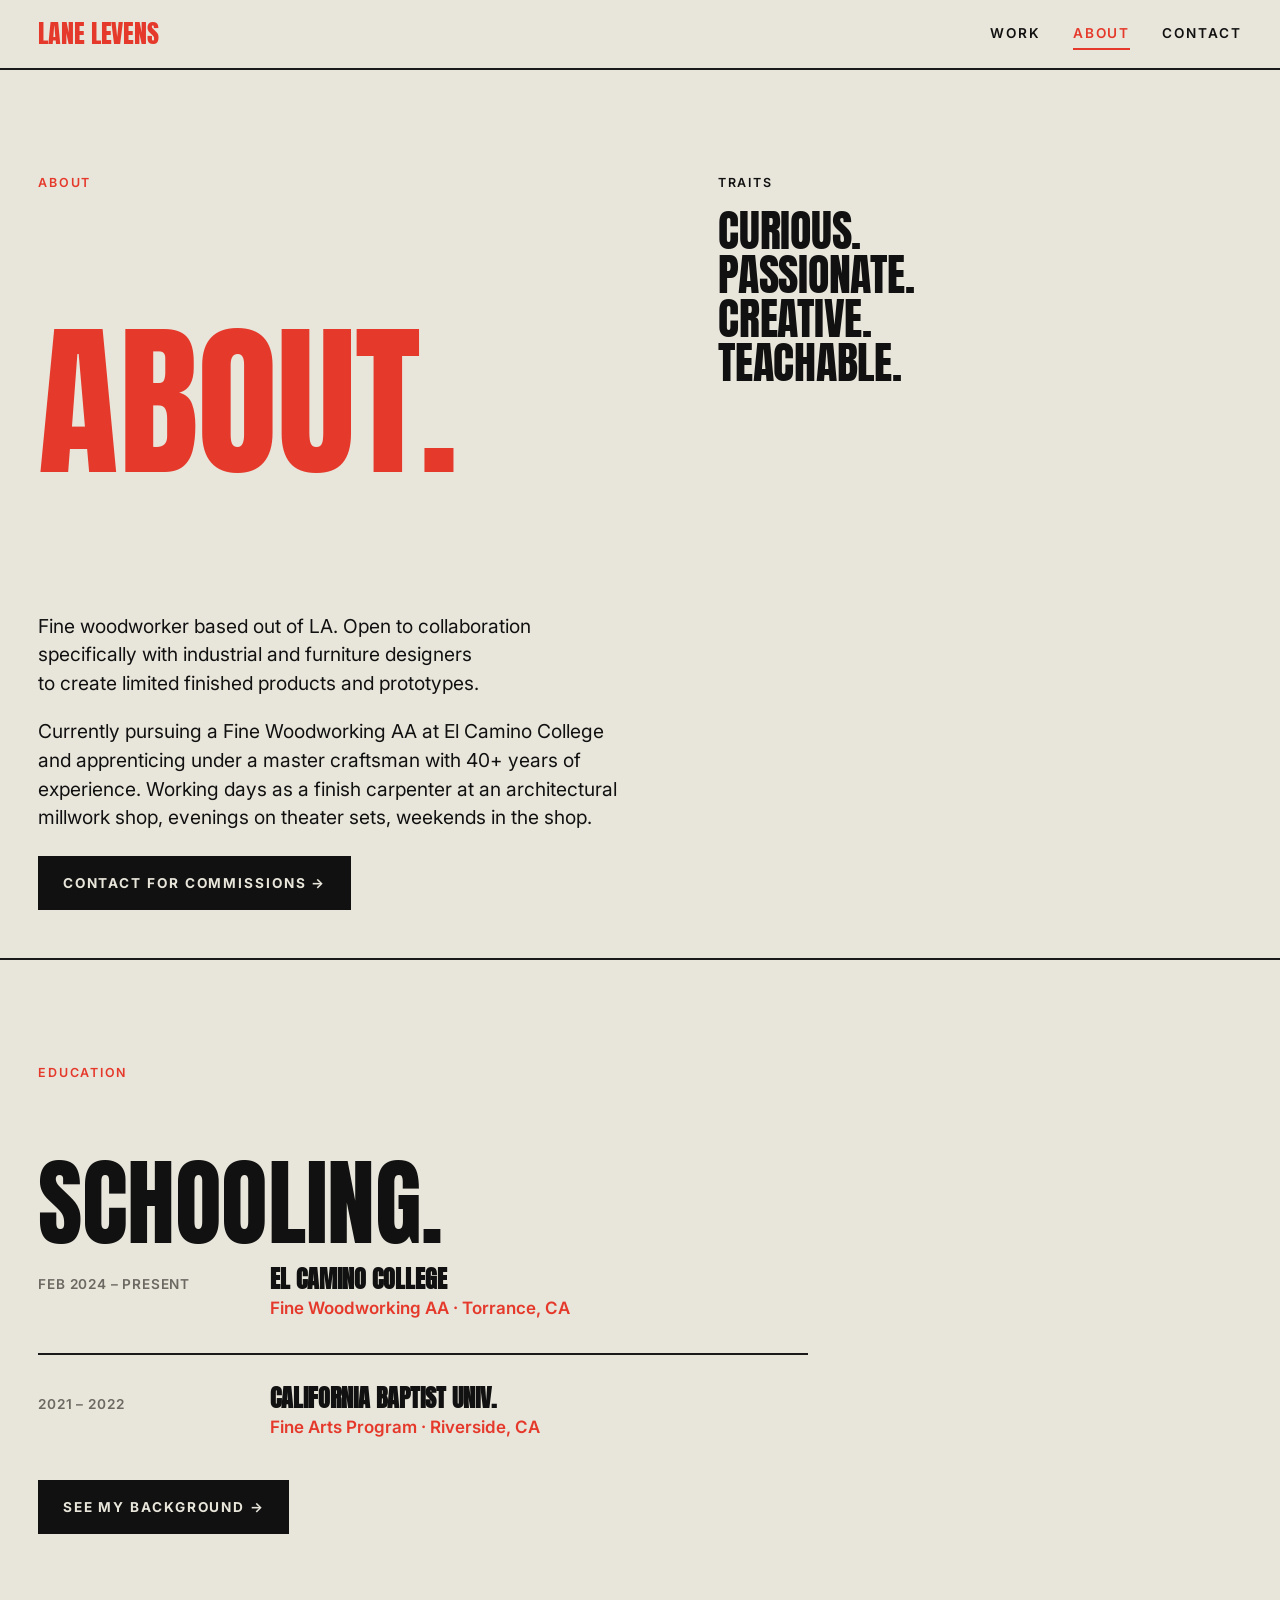
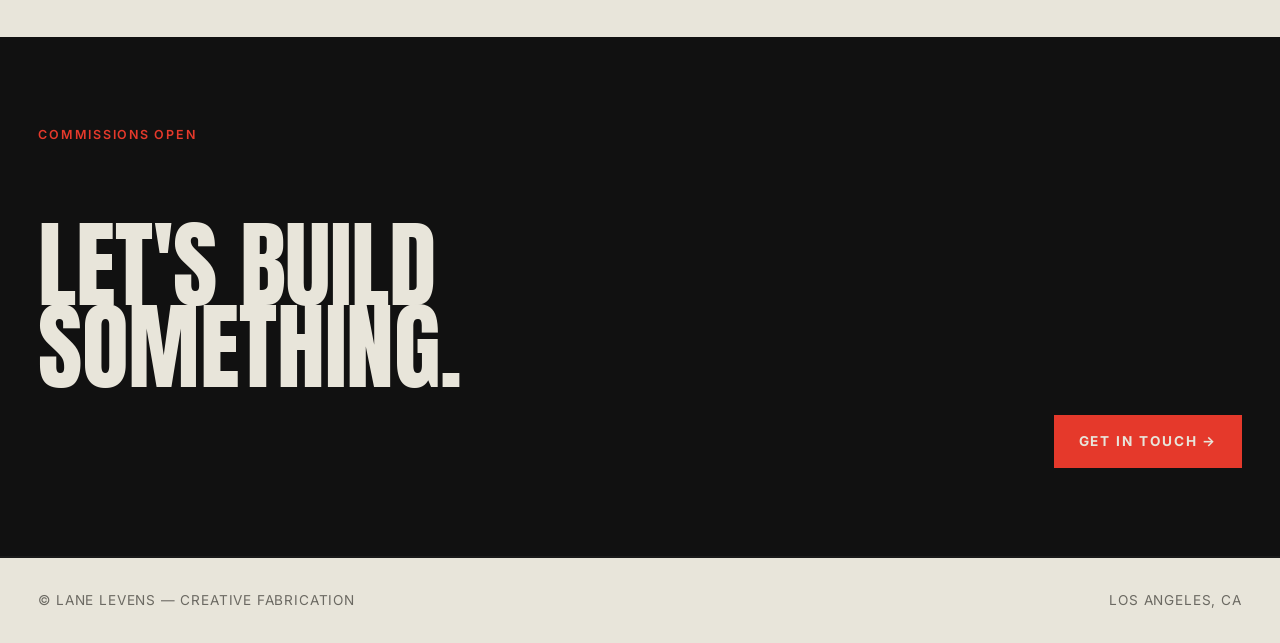
==== commit effbafd5: "Rename Background to Work in nav; remove star from brand mark" ====
--- a/about.html
+++ b/about.html
@@ -18,13 +18,10 @@
 <header class="site-header">
   <div class="container site-header__inner">
     <a class="brand" href="/" aria-label="Lane Levens — home">
-      <svg class="brand-star" viewBox="0 0 24 24" aria-hidden="true" fill="currentColor">
-        <polygon points="12,1 15,9 23.5,9 16.5,14 19,22.5 12,17.3 5,22.5 7.5,14 0.5,9 9,9" />
-      </svg>
       <span>Lane Levens</span>
     </a>
     <nav class="nav" aria-label="Primary">
-      <a href="/background.html">Background</a>
+      <a href="/background.html">Work</a>
       <a href="/about.html" aria-current="page">About</a>
       <a href="/contact.html">Contact</a>
     </nav>
